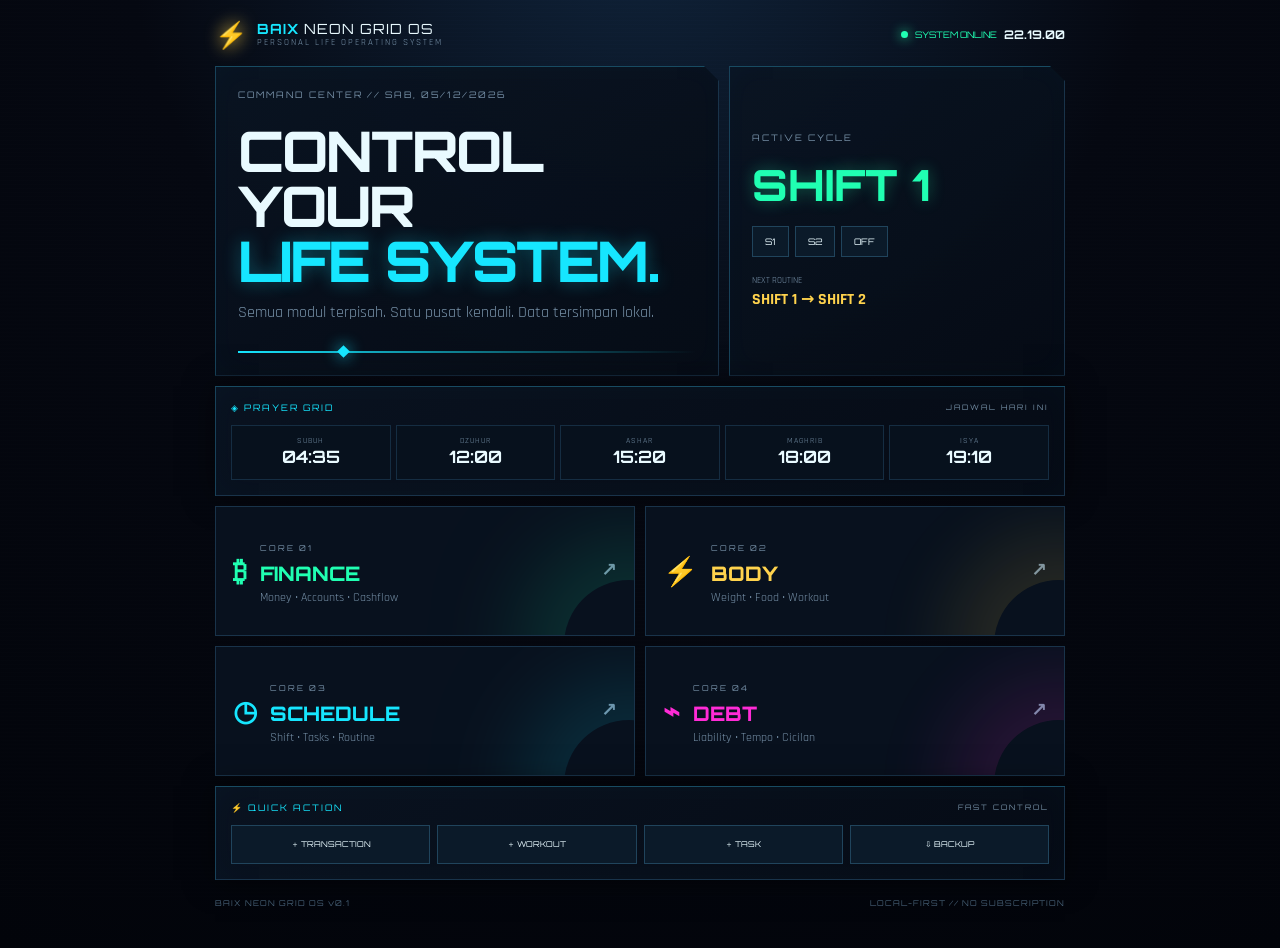
==== index.html @ 6b825459 "Add files via upload" ====
<!doctype html>
<html lang="id">
<head>
<meta charset="utf-8">
<meta name="viewport" content="width=device-width,initial-scale=1">
<meta name="theme-color" content="#050811">
<title>BAIX NEON GRID OS</title>
<link rel="stylesheet" href="style.css">
</head>
<body>
<div class="scan"></div>
<div class="app">
<header>
  <div class="brand"><span class="bolt">⚡</span><div><strong>BAIX</strong> NEON GRID OS<small>PERSONAL LIFE OPERATING SYSTEM</small></div></div>
  <div class="system"><i></i> SYSTEM ONLINE <b id="clock">00:00:00</b></div>
</header>

<section class="hero-grid">
  <div class="hero panel">
    <div class="eyebrow">COMMAND CENTER // <span id="today"></span></div>
    <h1>CONTROL YOUR<br><em>LIFE SYSTEM.</em></h1>
    <p>Semua modul terpisah. Satu pusat kendali. Data tersimpan lokal.</p>
    <div class="powerline"><span></span></div>
  </div>
  <div class="cycle panel">
    <div class="eyebrow">ACTIVE CYCLE</div>
    <div class="cycle-name" id="cycle">SHIFT 1</div>
    <div class="cycle-actions">
      <button onclick="setCycle('SHIFT 1')">S1</button>
      <button onclick="setCycle('SHIFT 2')">S2</button>
      <button onclick="setCycle('LIBUR')">OFF</button>
    </div>
    <small>NEXT ROUTINE</small>
    <strong id="next">SHIFT 1 → SHIFT 2</strong>
  </div>
</section>

<section class="prayer panel">
  <div class="section-title"><span>◈ PRAYER GRID</span><small>JADWAL HARI INI</small></div>
  <div class="prayers">
    <div><small>SUBUH</small><b>04:35</b></div>
    <div><small>DZUHUR</small><b>12:00</b></div>
    <div><small>ASHAR</small><b>15:20</b></div>
    <div><small>MAGHRIB</small><b>18:00</b></div>
    <div><small>ISYA</small><b>19:10</b></div>
  </div>
</section>

<section class="modules">
  <a class="module finance" href="modules/finance/index.html"><span>₿</span><div><small>CORE 01</small><h2>FINANCE</h2><p>Money • Accounts • Cashflow</p></div><b>↗</b></a>
  <a class="module body" href="modules/body/index.html"><span>⚡</span><div><small>CORE 02</small><h2>BODY</h2><p>Weight • Food • Workout</p></div><b>↗</b></a>
  <a class="module schedule" href="modules/schedule/index.html"><span>◷</span><div><small>CORE 03</small><h2>SCHEDULE</h2><p>Shift • Tasks • Routine</p></div><b>↗</b></a>
  <a class="module debt" href="modules/debt/index.html"><span>⌁</span><div><small>CORE 04</small><h2>DEBT</h2><p>Liability • Tempo • Cicilan</p></div><b>↗</b></a>
</section>

<section class="quick panel">
  <div class="section-title"><span>⚡ QUICK ACTION</span><small>FAST CONTROL</small></div>
  <div class="quick-grid">
    <button onclick="toast('Quick transaction siap dihubungkan ke Finance Core.')">＋ TRANSACTION</button>
    <button onclick="toast('Workout logger siap dihubungkan ke Body Core.')">＋ WORKOUT</button>
    <button onclick="toast('Task logger siap dihubungkan ke Schedule Core.')">＋ TASK</button>
    <button onclick="toast('Backup lokal akan tersedia di System Core.')">⇩ BACKUP</button>
  </div>
</section>

<footer><span>BAIX NEON GRID OS v0.1</span><span>LOCAL-FIRST // NO SUBSCRIPTION</span></footer>
</div>
<div id="toast"></div>
<script>
const c=document.getElementById('clock');
function tick(){c.textContent=new Date().toLocaleTimeString('id-ID',{hour12:false})}
setInterval(tick,1000);tick();
document.getElementById('today').textContent=new Intl.DateTimeFormat('id-ID',{weekday:'short',day:'2-digit',month:'2-digit',year:'numeric'}).format(new Date()).toUpperCase();
let cycle=localStorage.getItem('baix-cycle')||'SHIFT 1';
function setCycle(v){cycle=v;localStorage.setItem('baix-cycle',v);renderCycle();toast('CYCLE ACTIVE: '+v)}
function renderCycle(){document.getElementById('cycle').textContent=cycle;document.getElementById('next').textContent=cycle==='SHIFT 1'?'SHIFT 1 → SHIFT 2':cycle==='SHIFT 2'?'SHIFT 2 → LIBUR':'LIBUR → SHIFT 1'}
renderCycle();
function toast(t){let x=document.getElementById('toast');x.textContent=t;x.classList.add('show');setTimeout(()=>x.classList.remove('show'),2200)}
</script>
</body>
</html>
---- style.css ----
@import url('https://fonts.googleapis.com/css2?family=Orbitron:wght@500;700;800&family=Rajdhani:wght@500;600;700&display=swap');
:root{--bg:#050811;--panel:#09111e;--line:#19334a;--cyan:#16e6ff;--green:#20ffb2;--pink:#ff2bd6;--yellow:#ffd34d;--text:#e9faff;--muted:#7690a7}
*{box-sizing:border-box}html,body{margin:0;min-height:100%;background:radial-gradient(circle at 50% -10%,#10243b 0,#050811 42%,#02040a 100%);color:var(--text);font-family:Rajdhani,system-ui,sans-serif}body{overflow-x:hidden}.scan{position:fixed;inset:0;pointer-events:none;opacity:.07;background:repeating-linear-gradient(0deg,transparent 0 3px,#fff 4px);mix-blend-mode:overlay}.app{width:min(100% - 28px,850px);margin:auto;padding:18px 0 40px}
header{display:flex;justify-content:space-between;align-items:center;gap:14px;margin-bottom:16px}.brand{display:flex;align-items:center;gap:9px;font-family:Orbitron,sans-serif;font-size:14px;letter-spacing:1px}.brand strong{color:var(--cyan)}.brand small{display:block;font-family:Rajdhani;font-size:9px;color:var(--muted);letter-spacing:2px}.bolt{font-size:26px;color:var(--yellow);filter:drop-shadow(0 0 9px var(--yellow))}.system{font-family:Orbitron;font-size:9px;color:var(--green);display:flex;align-items:center;gap:7px}.system i{width:7px;height:7px;border-radius:50%;background:var(--green);box-shadow:0 0 12px var(--green)}.system b{color:var(--text);font-size:12px}
.panel{background:linear-gradient(145deg,#0a1422e8,#060c16e8);border:1px solid var(--line);position:relative;box-shadow:0 0 28px #0008,inset 0 0 30px #0be2ff05}.panel:before{content:"";position:absolute;inset:-1px;pointer-events:none;border-top:1px solid #16e6ff22;border-left:1px solid #16e6ff16}
.hero-grid{display:grid;grid-template-columns:1.5fr 1fr;gap:10px}.hero,.cycle{min-height:235px;padding:22px;clip-path:polygon(0 0,calc(100% - 15px) 0,100% 15px,100% 100%,0 100%)}.eyebrow,.section-title{font-family:Orbitron;font-size:9px;letter-spacing:2px;color:var(--muted)}h1{font:800 clamp(31px,7vw,56px)/.98 Orbitron;margin:24px 0 13px;letter-spacing:-2px}h1 em{color:var(--cyan);font-style:normal;text-shadow:0 0 18px #16e6ff55}p{color:var(--muted);margin:0}.powerline{margin-top:28px;height:2px;background:linear-gradient(90deg,var(--cyan),transparent);position:relative}.powerline:after{content:"";position:absolute;left:22%;top:-4px;width:9px;height:9px;background:var(--cyan);box-shadow:0 0 15px var(--cyan);transform:rotate(45deg)}
.cycle{display:flex;flex-direction:column;justify-content:center}.cycle-name{font:800 clamp(27px,6vw,43px) Orbitron;color:var(--green);text-shadow:0 0 16px #20ffb255;margin:15px 0}.cycle-actions{display:flex;gap:6px;margin-bottom:18px}.cycle button,.quick button{background:#0b1a29;border:1px solid #20445c;color:var(--text);padding:9px 12px;font-family:Orbitron;font-size:9px}.cycle button:hover,.quick button:hover{border-color:var(--cyan);color:var(--cyan);box-shadow:0 0 13px #16e6ff22}.cycle small{color:var(--muted);font-size:9px}.cycle strong{margin-top:3px;color:var(--yellow)}
.prayer{margin-top:10px;padding:15px}.section-title{display:flex;justify-content:space-between;margin-bottom:12px}.section-title span{color:var(--cyan)}.prayers{display:grid;grid-template-columns:repeat(5,1fr);gap:5px}.prayers div{background:#07111d;border:1px solid #152d42;padding:10px 6px;text-align:center}.prayers small{display:block;color:var(--muted);font-size:8px;letter-spacing:1px}.prayers b{font:700 17px Orbitron;color:var(--text)}
.modules{display:grid;grid-template-columns:1fr 1fr;gap:10px;margin-top:10px}.module{min-height:130px;text-decoration:none;color:var(--text);padding:17px;background:#08111e;border:1px solid var(--line);display:flex;align-items:center;gap:13px;position:relative;overflow:hidden;transition:.2s}.module:after{content:"";position:absolute;width:130px;height:130px;border-radius:50%;right:-60px;bottom:-75px;opacity:.12;box-shadow:0 0 80px 45px currentColor}.module:hover{transform:translateY(-2px);border-color:var(--cyan)}.module>span{font:700 28px Orbitron}.module small{font:8px Orbitron;color:var(--muted);letter-spacing:2px}.module h2{font:800 20px Orbitron;margin:4px 0}.module p{font-size:12px}.module>b{margin-left:auto;color:var(--muted);font-size:19px}.finance{color:var(--green)}.body{color:var(--yellow)}.schedule{color:var(--cyan)}.debt{color:var(--pink)}
.quick{margin-top:10px;padding:15px}.quick-grid{display:grid;grid-template-columns:repeat(4,1fr);gap:7px}.quick button{padding:13px 6px;font-size:8px}footer{display:flex;justify-content:space-between;color:#466076;font:8px Orbitron;letter-spacing:1px;margin-top:18px}#toast{position:fixed;left:50%;bottom:22px;transform:translate(-50%,20px);background:#0b1826;border:1px solid var(--cyan);color:var(--cyan);padding:11px 15px;font:10px Orbitron;opacity:0;pointer-events:none;transition:.2s;box-shadow:0 0 20px #16e6ff33;z-index:5}#toast.show{opacity:1;transform:translate(-50%,0)}
@media(max-width:600px){header{align-items:flex-start}.system{flex-direction:column;align-items:flex-end;gap:2px}.hero-grid{grid-template-columns:1fr}.hero{min-height:240px}.cycle{min-height:190px}.prayers{grid-template-columns:repeat(5,minmax(62px,1fr));overflow:auto}.prayers div{min-width:62px}.modules{grid-template-columns:1fr}.quick-grid{grid-template-columns:1fr 1fr}footer{gap:10px;flex-direction:column}}
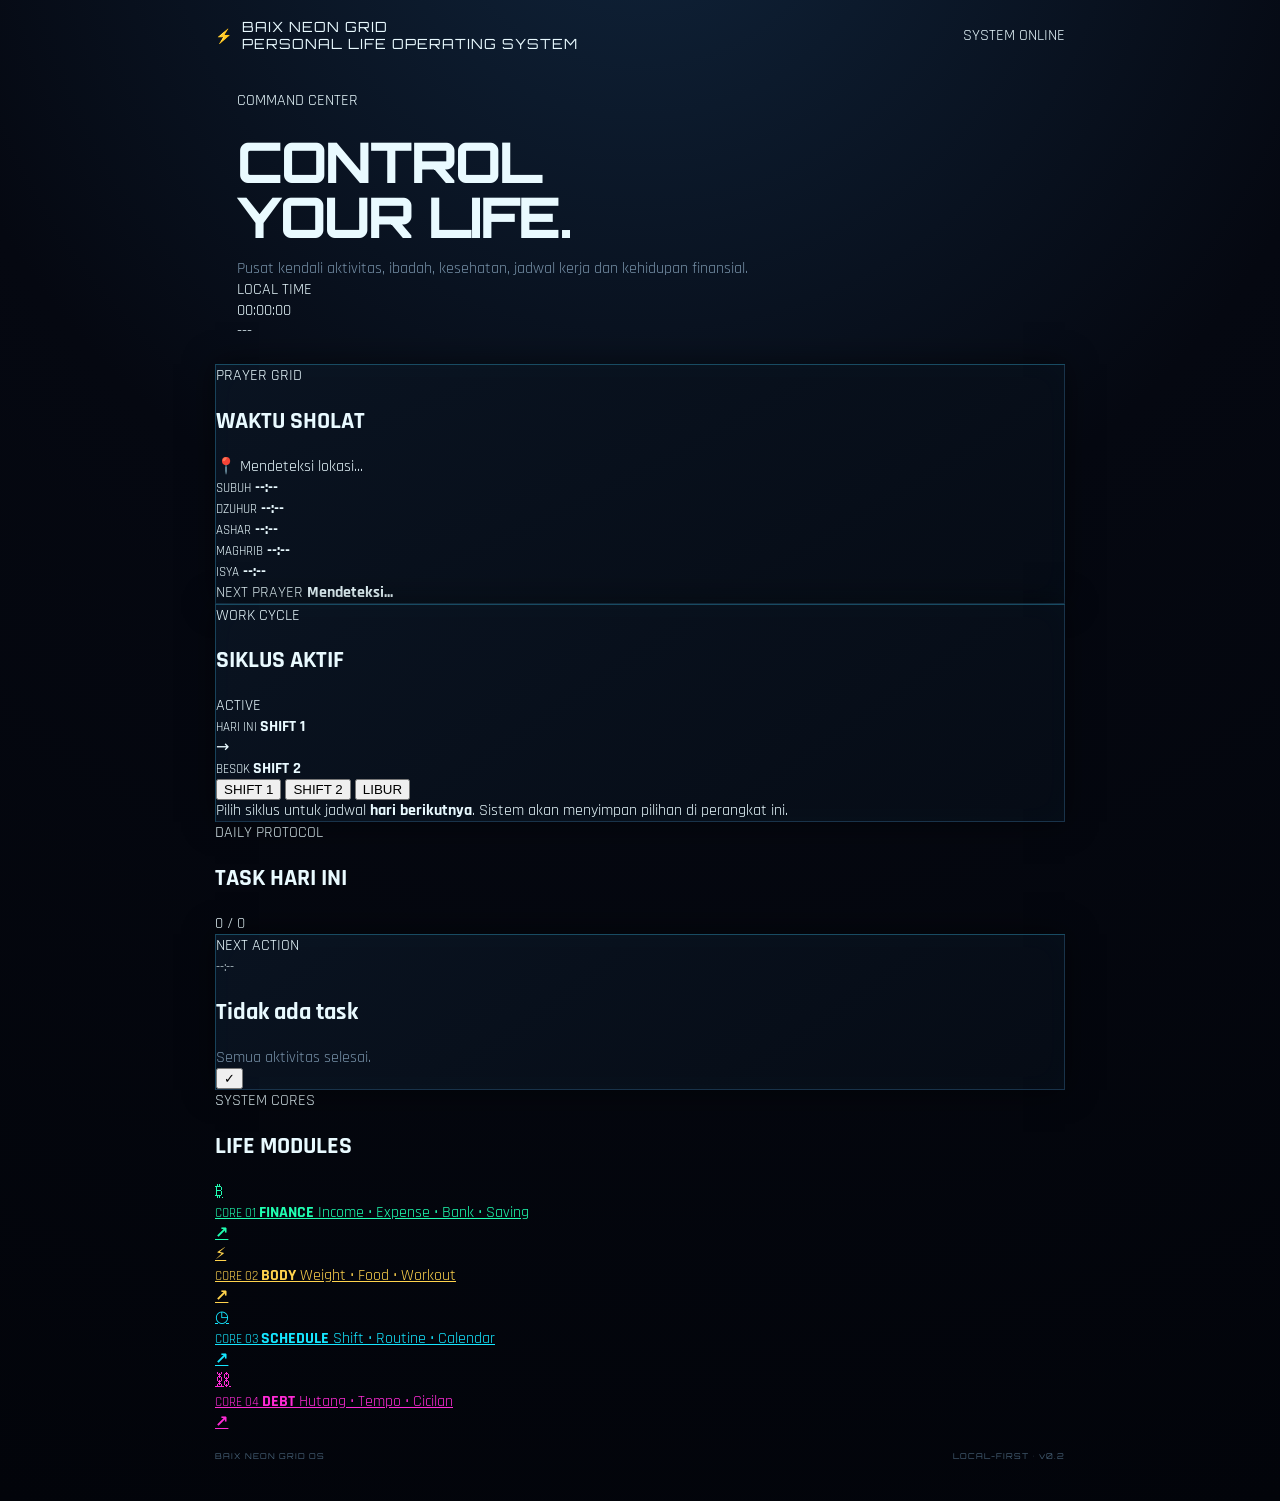
==== commit 4266792b: "Refactor index.html for better structure and readability Updated HTML structure and improved formatt" ====
--- a/index.html
+++ b/index.html
@@ -1,81 +1,486 @@
-<!doctype html>
+<!DOCTYPE html>
 <html lang="id">
 <head>
-<meta charset="utf-8">
-<meta name="viewport" content="width=device-width,initial-scale=1">
-<meta name="theme-color" content="#050811">
-<title>BAIX NEON GRID OS</title>
-<link rel="stylesheet" href="style.css">
+    <meta charset="UTF-8">
+    <meta name="viewport" content="width=device-width, initial-scale=1.0">
+
+    <meta name="theme-color" content="#030711">
+
+    <title>BAIX NEON GRID OS</title>
+
+    <link rel="stylesheet" href="style.css">
 </head>
+
 <body>
-<div class="scan"></div>
+
+<div class="grid-background"></div>
+<div class="scanlines"></div>
+
 <div class="app">
-<header>
-  <div class="brand"><span class="bolt">⚡</span><div><strong>BAIX</strong> NEON GRID OS<small>PERSONAL LIFE OPERATING SYSTEM</small></div></div>
-  <div class="system"><i></i> SYSTEM ONLINE <b id="clock">00:00:00</b></div>
-</header>
-
-<section class="hero-grid">
-  <div class="hero panel">
-    <div class="eyebrow">COMMAND CENTER // <span id="today"></span></div>
-    <h1>CONTROL YOUR<br><em>LIFE SYSTEM.</em></h1>
-    <p>Semua modul terpisah. Satu pusat kendali. Data tersimpan lokal.</p>
-    <div class="powerline"><span></span></div>
-  </div>
-  <div class="cycle panel">
-    <div class="eyebrow">ACTIVE CYCLE</div>
-    <div class="cycle-name" id="cycle">SHIFT 1</div>
-    <div class="cycle-actions">
-      <button onclick="setCycle('SHIFT 1')">S1</button>
-      <button onclick="setCycle('SHIFT 2')">S2</button>
-      <button onclick="setCycle('LIBUR')">OFF</button>
-    </div>
-    <small>NEXT ROUTINE</small>
-    <strong id="next">SHIFT 1 → SHIFT 2</strong>
-  </div>
-</section>
-
-<section class="prayer panel">
-  <div class="section-title"><span>◈ PRAYER GRID</span><small>JADWAL HARI INI</small></div>
-  <div class="prayers">
-    <div><small>SUBUH</small><b>04:35</b></div>
-    <div><small>DZUHUR</small><b>12:00</b></div>
-    <div><small>ASHAR</small><b>15:20</b></div>
-    <div><small>MAGHRIB</small><b>18:00</b></div>
-    <div><small>ISYA</small><b>19:10</b></div>
-  </div>
-</section>
-
-<section class="modules">
-  <a class="module finance" href="modules/finance/index.html"><span>₿</span><div><small>CORE 01</small><h2>FINANCE</h2><p>Money • Accounts • Cashflow</p></div><b>↗</b></a>
-  <a class="module body" href="modules/body/index.html"><span>⚡</span><div><small>CORE 02</small><h2>BODY</h2><p>Weight • Food • Workout</p></div><b>↗</b></a>
-  <a class="module schedule" href="modules/schedule/index.html"><span>◷</span><div><small>CORE 03</small><h2>SCHEDULE</h2><p>Shift • Tasks • Routine</p></div><b>↗</b></a>
-  <a class="module debt" href="modules/debt/index.html"><span>⌁</span><div><small>CORE 04</small><h2>DEBT</h2><p>Liability • Tempo • Cicilan</p></div><b>↗</b></a>
-</section>
-
-<section class="quick panel">
-  <div class="section-title"><span>⚡ QUICK ACTION</span><small>FAST CONTROL</small></div>
-  <div class="quick-grid">
-    <button onclick="toast('Quick transaction siap dihubungkan ke Finance Core.')">＋ TRANSACTION</button>
-    <button onclick="toast('Workout logger siap dihubungkan ke Body Core.')">＋ WORKOUT</button>
-    <button onclick="toast('Task logger siap dihubungkan ke Schedule Core.')">＋ TASK</button>
-    <button onclick="toast('Backup lokal akan tersedia di System Core.')">⇩ BACKUP</button>
-  </div>
-</section>
-
-<footer><span>BAIX NEON GRID OS v0.1</span><span>LOCAL-FIRST // NO SUBSCRIPTION</span></footer>
+
+    <!-- ================= HEADER ================= -->
+
+    <header class="topbar">
+
+        <div class="brand">
+
+            <div class="brand-logo">
+                ⚡
+            </div>
+
+            <div>
+                <div class="brand-name">
+                    BAIX <span>NEON GRID</span>
+                </div>
+
+                <div class="brand-sub">
+                    PERSONAL LIFE OPERATING SYSTEM
+                </div>
+            </div>
+
+        </div>
+
+        <div class="system-status">
+
+            <span class="status-dot"></span>
+
+            SYSTEM ONLINE
+
+        </div>
+
+    </header>
+
+
+    <!-- ================= CLOCK ================= -->
+
+    <section class="hero">
+
+        <div>
+
+            <div class="system-label">
+                COMMAND CENTER
+            </div>
+
+            <h1>
+                CONTROL<br>
+                <span>YOUR LIFE.</span>
+            </h1>
+
+            <p class="hero-description">
+                Pusat kendali aktivitas, ibadah, kesehatan,
+                jadwal kerja dan kehidupan finansial.
+            </p>
+
+        </div>
+
+
+        <div class="clock-panel">
+
+            <div class="clock-label">
+                LOCAL TIME
+            </div>
+
+            <div id="clock">
+                00:00:00
+            </div>
+
+            <div id="date">
+                ---
+            </div>
+
+        </div>
+
+    </section>
+
+
+
+    <!-- ================= PRAYER ================= -->
+
+    <section class="panel prayer-panel">
+
+        <div class="panel-header">
+
+            <div>
+                <div class="system-label">
+                    PRAYER GRID
+                </div>
+
+                <h2>
+                    WAKTU SHOLAT
+                </h2>
+            </div>
+
+            <div class="location-status">
+                📍 <span id="location">Mendeteksi lokasi...</span>
+            </div>
+
+        </div>
+
+
+        <div class="prayer-grid">
+
+            <div class="prayer-card">
+                <small>SUBUH</small>
+                <strong id="subuh">--:--</strong>
+            </div>
+
+            <div class="prayer-card">
+                <small>DZUHUR</small>
+                <strong id="dzuhur">--:--</strong>
+            </div>
+
+            <div class="prayer-card">
+                <small>ASHAR</small>
+                <strong id="ashar">--:--</strong>
+            </div>
+
+            <div class="prayer-card">
+                <small>MAGHRIB</small>
+                <strong id="maghrib">--:--</strong>
+            </div>
+
+            <div class="prayer-card">
+                <small>ISYA</small>
+                <strong id="isya">--:--</strong>
+            </div>
+
+        </div>
+
+        <div class="prayer-next">
+
+            <span>NEXT PRAYER</span>
+
+            <strong id="nextPrayer">
+                Mendeteksi...
+            </strong>
+
+        </div>
+
+    </section>
+
+
+
+    <!-- ================= CYCLE ================= -->
+
+    <section class="panel cycle-panel">
+
+        <div class="panel-header">
+
+            <div>
+                <div class="system-label">
+                    WORK CYCLE
+                </div>
+
+                <h2>
+                    SIKLUS AKTIF
+                </h2>
+            </div>
+
+            <div class="active-badge">
+                ACTIVE
+            </div>
+
+        </div>
+
+
+        <div class="current-cycle">
+
+            <div>
+
+                <small>
+                    HARI INI
+                </small>
+
+                <strong id="currentCycle">
+                    SHIFT 1
+                </strong>
+
+            </div>
+
+
+            <div class="arrow">
+                →
+            </div>
+
+
+            <div>
+
+                <small>
+                    BESOK
+                </small>
+
+                <strong id="nextCycle">
+                    SHIFT 2
+                </strong>
+
+            </div>
+
+        </div>
+
+
+        <div class="cycle-buttons">
+
+            <button data-cycle="SHIFT 1">
+                SHIFT 1
+            </button>
+
+            <button data-cycle="SHIFT 2">
+                SHIFT 2
+            </button>
+
+            <button data-cycle="LIBUR">
+                LIBUR
+            </button>
+
+        </div>
+
+
+        <div class="cycle-info">
+
+            Pilih siklus untuk jadwal <b>hari berikutnya</b>.
+            Sistem akan menyimpan pilihan di perangkat ini.
+
+        </div>
+
+    </section>
+
+
+
+    <!-- ================= TASK ================= -->
+
+    <section class="tasks-section">
+
+        <div class="section-header">
+
+            <div>
+                <div class="system-label">
+                    DAILY PROTOCOL
+                </div>
+
+                <h2>
+                    TASK HARI INI
+                </h2>
+            </div>
+
+            <div class="task-counter">
+                <span id="doneCount">0</span> /
+                <span id="totalCount">0</span>
+            </div>
+
+        </div>
+
+
+        <div class="task-progress">
+
+            <div id="taskProgress"></div>
+
+        </div>
+
+
+        <div id="taskList"></div>
+
+    </section>
+
+
+
+    <!-- ================= NEXT ACTION ================= -->
+
+    <section class="panel next-panel">
+
+        <div class="system-label">
+            NEXT ACTION
+        </div>
+
+        <div class="next-action">
+
+            <div>
+
+                <small id="nextTaskTime">
+                    --:--
+                </small>
+
+                <h2 id="nextTaskTitle">
+                    Tidak ada task
+                </h2>
+
+                <p id="nextTaskDescription">
+                    Semua aktivitas selesai.
+                </p>
+
+            </div>
+
+            <button id="completeNext">
+                ✓
+            </button>
+
+        </div>
+
+    </section>
+
+
+
+    <!-- ================= CORE SYSTEM ================= -->
+
+    <section class="core-section">
+
+        <div class="section-header">
+
+            <div>
+
+                <div class="system-label">
+                    SYSTEM CORES
+                </div>
+
+                <h2>
+                    LIFE MODULES
+                </h2>
+
+            </div>
+
+        </div>
+
+
+        <div class="core-grid">
+
+
+            <a href="modules/finance/index.html"
+               class="core-card finance">
+
+                <div class="core-icon">
+                    ₿
+                </div>
+
+                <div class="core-content">
+
+                    <small>
+                        CORE 01
+                    </small>
+
+                    <strong>
+                        FINANCE
+                    </strong>
+
+                    <span>
+                        Income • Expense • Bank • Saving
+                    </span>
+
+                </div>
+
+                <b>↗</b>
+
+            </a>
+
+
+
+            <a href="modules/body/index.html"
+               class="core-card body">
+
+                <div class="core-icon">
+                    ⚡
+                </div>
+
+                <div class="core-content">
+
+                    <small>
+                        CORE 02
+                    </small>
+
+                    <strong>
+                        BODY
+                    </strong>
+
+                    <span>
+                        Weight • Food • Workout
+                    </span>
+
+                </div>
+
+                <b>↗</b>
+
+            </a>
+
+
+
+            <a href="modules/schedule/index.html"
+               class="core-card schedule">
+
+                <div class="core-icon">
+                    ◷
+                </div>
+
+                <div class="core-content">
+
+                    <small>
+                        CORE 03
+                    </small>
+
+                    <strong>
+                        SCHEDULE
+                    </strong>
+
+                    <span>
+                        Shift • Routine • Calendar
+                    </span>
+
+                </div>
+
+                <b>↗</b>
+
+            </a>
+
+
+
+            <a href="modules/debt/index.html"
+               class="core-card debt">
+
+                <div class="core-icon">
+                    ⛓
+                </div>
+
+                <div class="core-content">
+
+                    <small>
+                        CORE 04
+                    </small>
+
+                    <strong>
+                        DEBT
+                    </strong>
+
+                    <span>
+                        Hutang • Tempo • Cicilan
+                    </span>
+
+                </div>
+
+                <b>↗</b>
+
+            </a>
+
+        </div>
+
+    </section>
+
+
+
+    <footer>
+
+        <span>
+            BAIX NEON GRID OS
+        </span>
+
+        <span>
+            LOCAL-FIRST • v0.2
+        </span>
+
+    </footer>
+
 </div>
+
+
 <div id="toast"></div>
-<script>
-const c=document.getElementById('clock');
-function tick(){c.textContent=new Date().toLocaleTimeString('id-ID',{hour12:false})}
-setInterval(tick,1000);tick();
-document.getElementById('today').textContent=new Intl.DateTimeFormat('id-ID',{weekday:'short',day:'2-digit',month:'2-digit',year:'numeric'}).format(new Date()).toUpperCase();
-let cycle=localStorage.getItem('baix-cycle')||'SHIFT 1';
-function setCycle(v){cycle=v;localStorage.setItem('baix-cycle',v);renderCycle();toast('CYCLE ACTIVE: '+v)}
-function renderCycle(){document.getElementById('cycle').textContent=cycle;document.getElementById('next').textContent=cycle==='SHIFT 1'?'SHIFT 1 → SHIFT 2':cycle==='SHIFT 2'?'SHIFT 2 → LIBUR':'LIBUR → SHIFT 1'}
-renderCycle();
-function toast(t){let x=document.getElementById('toast');x.textContent=t;x.classList.add('show');setTimeout(()=>x.classList.remove('show'),2200)}
-</script>
+
+<script src="app.js"></script>
+
 </body>
-</html>+</html>
